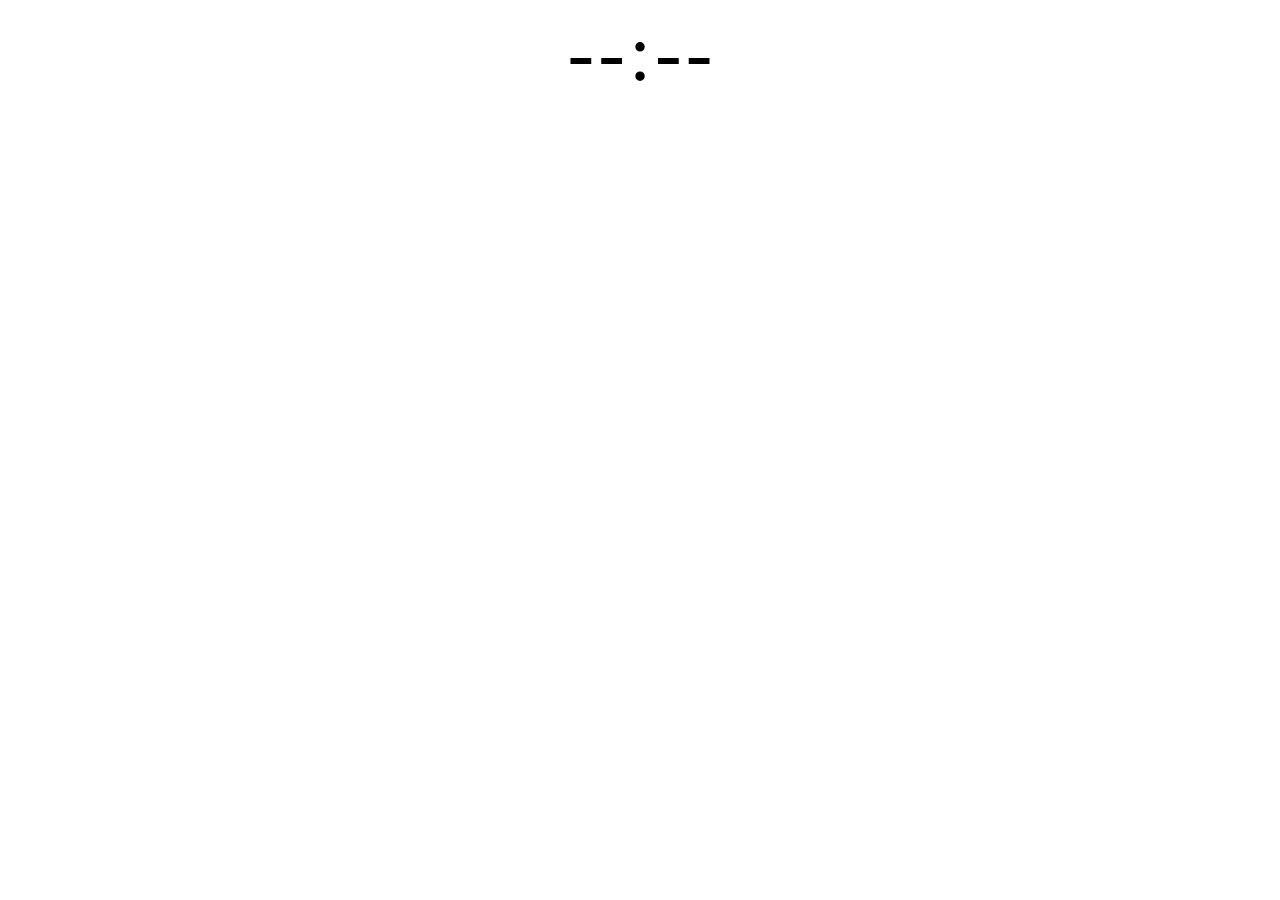
==== stretch-assignment/digital_timer/index.html @ 630b6fea "Initial PR (stretch). Added script tag to HTML. Prettier reformat." ====
<!DOCTYPE html>
<html>
  <head>
    <title>DOM I</title>
    <link rel="stylesheet" href="./styles.css" />
    <script src="stretch-assignment/index.js" async></script>
  </head>
  <body>
    <div class="digits">
      <div class="digit" id="secondTens">-</div>
      <div class="digit" id="secondOnes">-</div>
      <div class="digit" id="colon">:</div>
      <div class="digit" id="msHundreds">-</div>
      <div class="digit" id="msTens">-</div>
    </div>
  </body>
</html>
---- stretch-assignment/digital_timer/styles.css ----
body {
  display: flex;
  justify-content: center;
  align-items: center;
}

.digit {
  display: inline-block;
  font-size: 80px;
}

.redDigit {
  color: red;
}
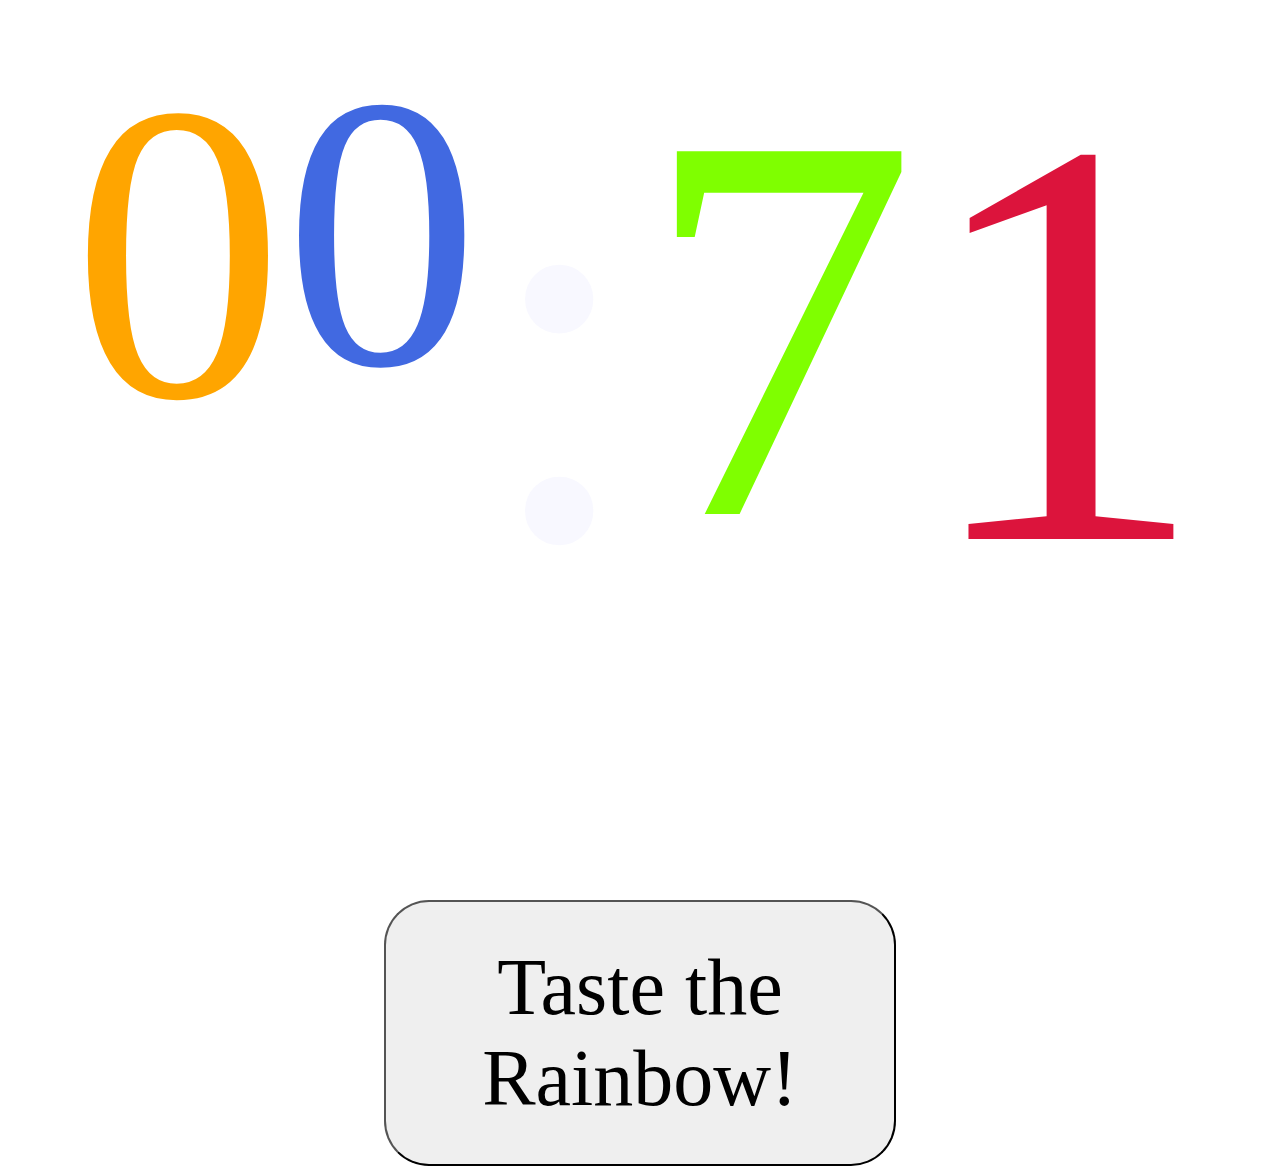
==== commit 471665ec: "Added a (non-functioning) button. Updated font-family." ====
--- a/stretch-assignment/digital_timer/index.html
+++ b/stretch-assignment/digital_timer/index.html
@@ -3,15 +3,16 @@
   <head>
     <title>DOM I</title>
     <link rel="stylesheet" href="./styles.css" />
-    <script src="stretch-assignment/index.js" async></script>
+    <script src="index.js" async></script>
   </head>
   <body>
-    <div class="digits">
+    <div id="big-div" class="digits">
       <div class="digit" id="secondTens">-</div>
       <div class="digit" id="secondOnes">-</div>
       <div class="digit" id="colon">:</div>
       <div class="digit" id="msHundreds">-</div>
       <div class="digit" id="msTens">-</div>
     </div>
+    <div id="button-div"><button>Taste the Rainbow!</button></div>
   </body>
 </html>
--- a/stretch-assignment/digital_timer/styles.css
+++ b/stretch-assignment/digital_timer/styles.css
@@ -1,14 +1,33 @@
 body {
   display: flex;
+  flex-direction: column;
   justify-content: center;
   align-items: center;
+  font-family: "Comic Sans MS";
 }
 
 .digit {
   display: inline-block;
-  font-size: 80px;
+  font-size: 450px;
 }
 
-.redDigit {
-  color: red;
+#big-div {
+  display: flex;
+  flex-wrap: wrap;
 }
+
+#button-div {
+  width: 100%;
+  display: flex;
+  justify-content: center;
+}
+
+button {
+  position: absolute;
+  top: 900px;
+  font-family: "Comic Sans MS";
+  font-size: 5em;
+  width: 40%;
+  padding: 40px;
+  border-radius: 45px;
+}
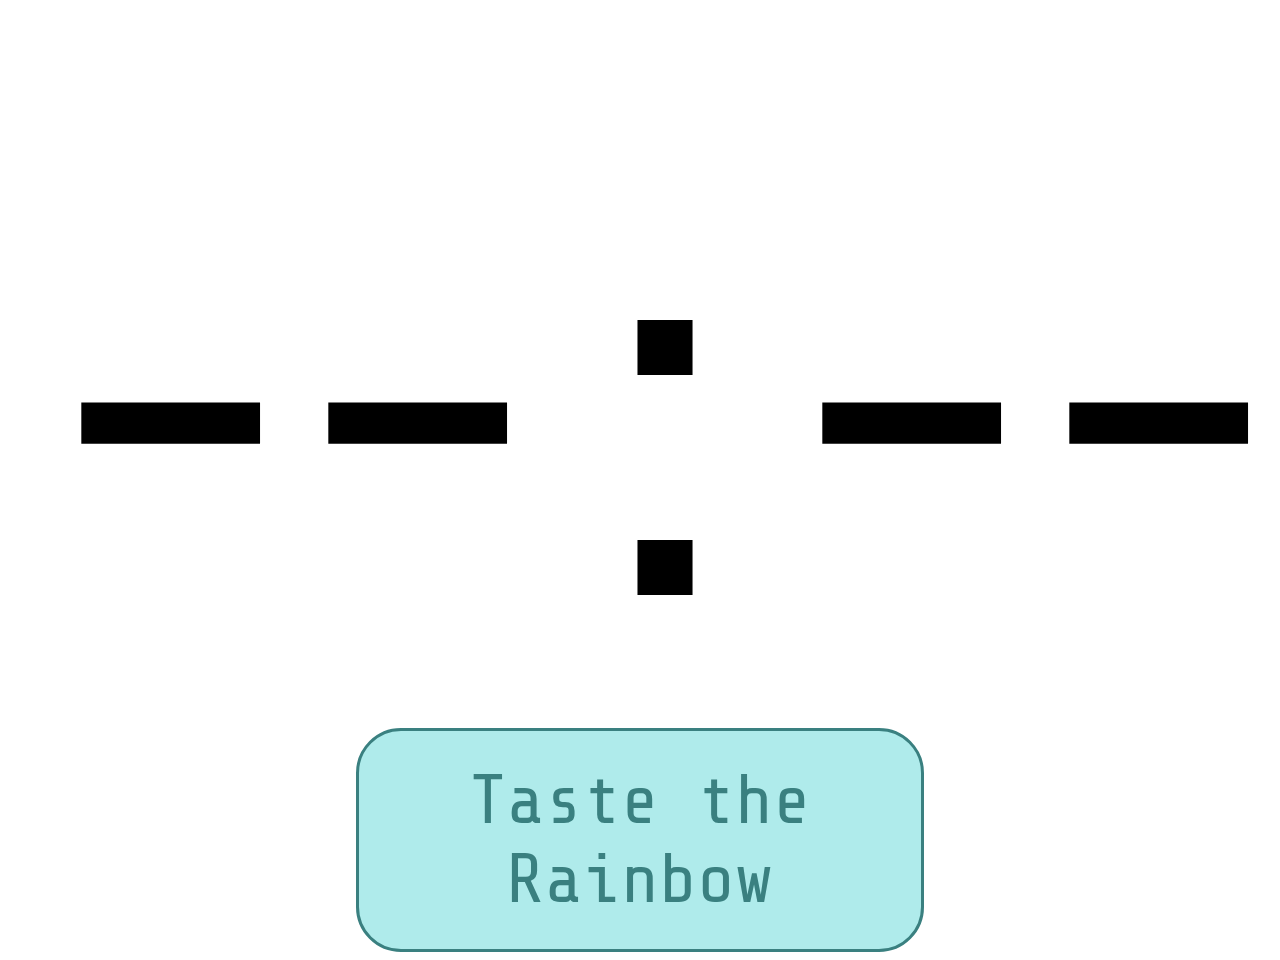
==== commit 2ff372a2: "Final (for this branch). Linked a Google font. Removed resizing function. Button is functional and m" ====
--- a/stretch-assignment/digital_timer/index.html
+++ b/stretch-assignment/digital_timer/index.html
@@ -3,6 +3,10 @@
   <head>
     <title>DOM I</title>
     <link rel="stylesheet" href="./styles.css" />
+    <link
+      href="https://fonts.googleapis.com/css?family=Share+Tech+Mono"
+      rel="stylesheet"
+    />
     <script src="index.js" async></script>
   </head>
   <body>
@@ -13,6 +17,6 @@
       <div class="digit" id="msHundreds">-</div>
       <div class="digit" id="msTens">-</div>
     </div>
-    <div id="button-div"><button>Taste the Rainbow!</button></div>
+    <div id="button-div"><button id="btn">Taste the Rainbow</button></div>
   </body>
 </html>
--- a/stretch-assignment/digital_timer/styles.css
+++ b/stretch-assignment/digital_timer/styles.css
@@ -3,15 +3,17 @@
   flex-direction: column;
   justify-content: center;
   align-items: center;
-  font-family: "Comic Sans MS";
+  font-family: "Share Tech Mono", monospace;
 }
 
 .digit {
   display: inline-block;
-  font-size: 450px;
+  letter-spacing: -50px;
+  font-size: 550px;
 }
 
 #big-div {
+  margin-top: 100px;
   display: flex;
   flex-wrap: wrap;
 }
@@ -23,11 +25,16 @@
 }
 
 button {
-  position: absolute;
-  top: 900px;
-  font-family: "Comic Sans MS";
-  font-size: 5em;
-  width: 40%;
-  padding: 40px;
+  font-family: "Share Tech Mono", monospace;
+  font-size: 70px;
+  width: 45%;
+  padding: 30px 15px;
   border-radius: 45px;
+  border: 3px solid rgb(58, 128, 128);
+  color: rgb(58, 128, 128);
+  background-color: rgb(175, 235, 235);
 }
+
+:focus {
+  outline: none;
+}
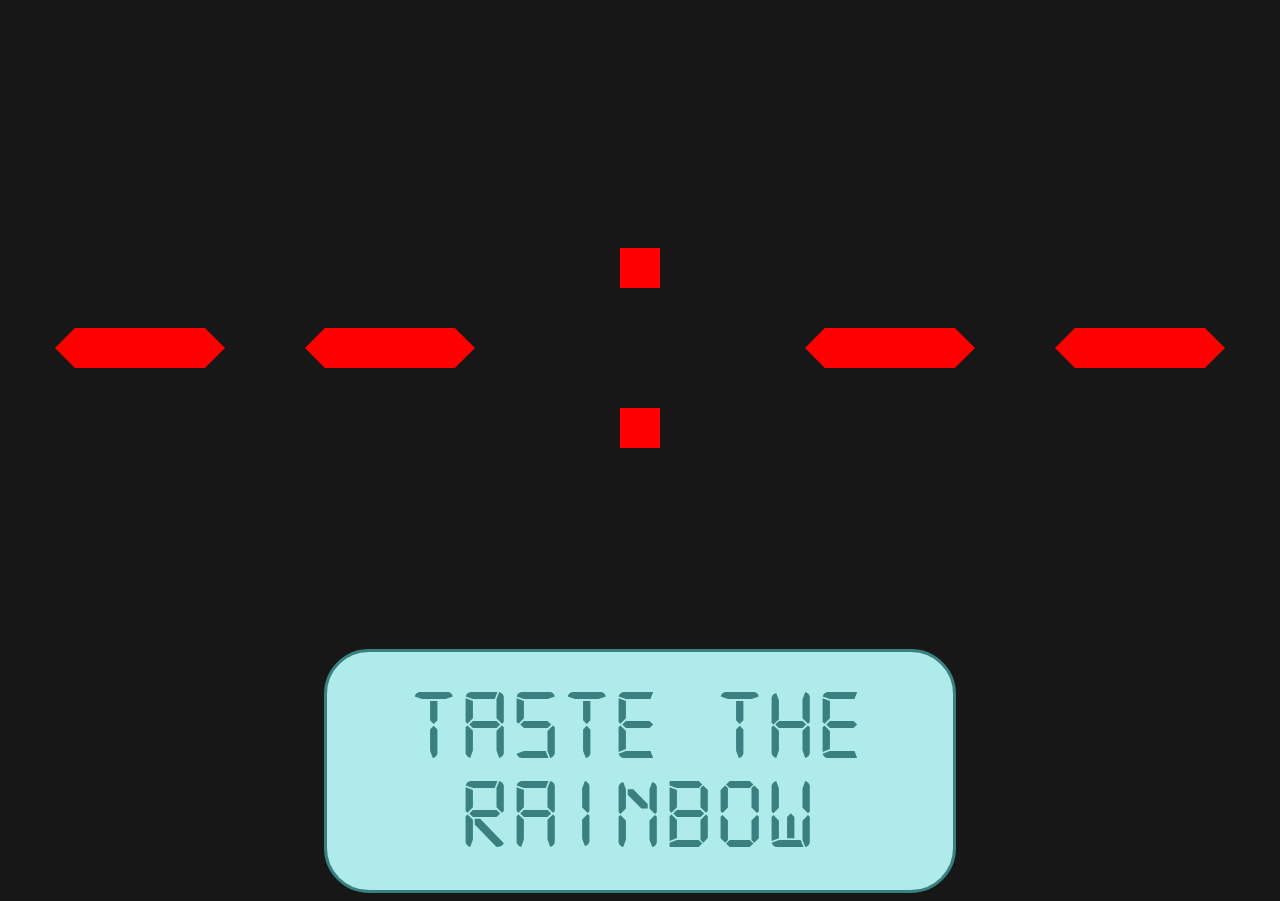
==== commit 3a5ea7d5: "Found a free digital font." ====
--- a/stretch-assignment/digital_timer/index.html
+++ b/stretch-assignment/digital_timer/index.html
@@ -3,10 +3,6 @@
   <head>
     <title>DOM I</title>
     <link rel="stylesheet" href="./styles.css" />
-    <link
-      href="https://fonts.googleapis.com/css?family=Share+Tech+Mono"
-      rel="stylesheet"
-    />
     <script src="index.js" async></script>
   </head>
   <body>
--- a/stretch-assignment/digital_timer/styles.css
+++ b/stretch-assignment/digital_timer/styles.css
@@ -1,14 +1,25 @@
+@font-face {
+  font-family: "digital-7_monomono";
+  src: url(fonts/webfontkit-20190129-014135/digital-7_mono-webfont.woff2)
+      format("woff2"),
+    url(fonts/webfontkit-20190129-014135/digital-7_mono-webfont.woff)
+      format("woff");
+  font-weight: normal;
+  font-style: normal;
+}
+
 body {
   display: flex;
+  background-color: rgba(0, 0, 0, 0.911);
   flex-direction: column;
   justify-content: center;
   align-items: center;
-  font-family: "Share Tech Mono", monospace;
+  font-family: "digital-7_monomono", monospace;
 }
 
 .digit {
   display: inline-block;
-  letter-spacing: -50px;
+  color: red;
   font-size: 550px;
 }
 
@@ -25,9 +36,11 @@
 }
 
 button {
-  font-family: "Share Tech Mono", monospace;
-  font-size: 70px;
-  width: 45%;
+  font-family: "digital-7_monomono", monospace;
+  font-size: 100px;
+  width: 50%;
+  letter-spacing: 6px;
+  margin-top: 50px;
   padding: 30px 15px;
   border-radius: 45px;
   border: 3px solid rgb(58, 128, 128);
